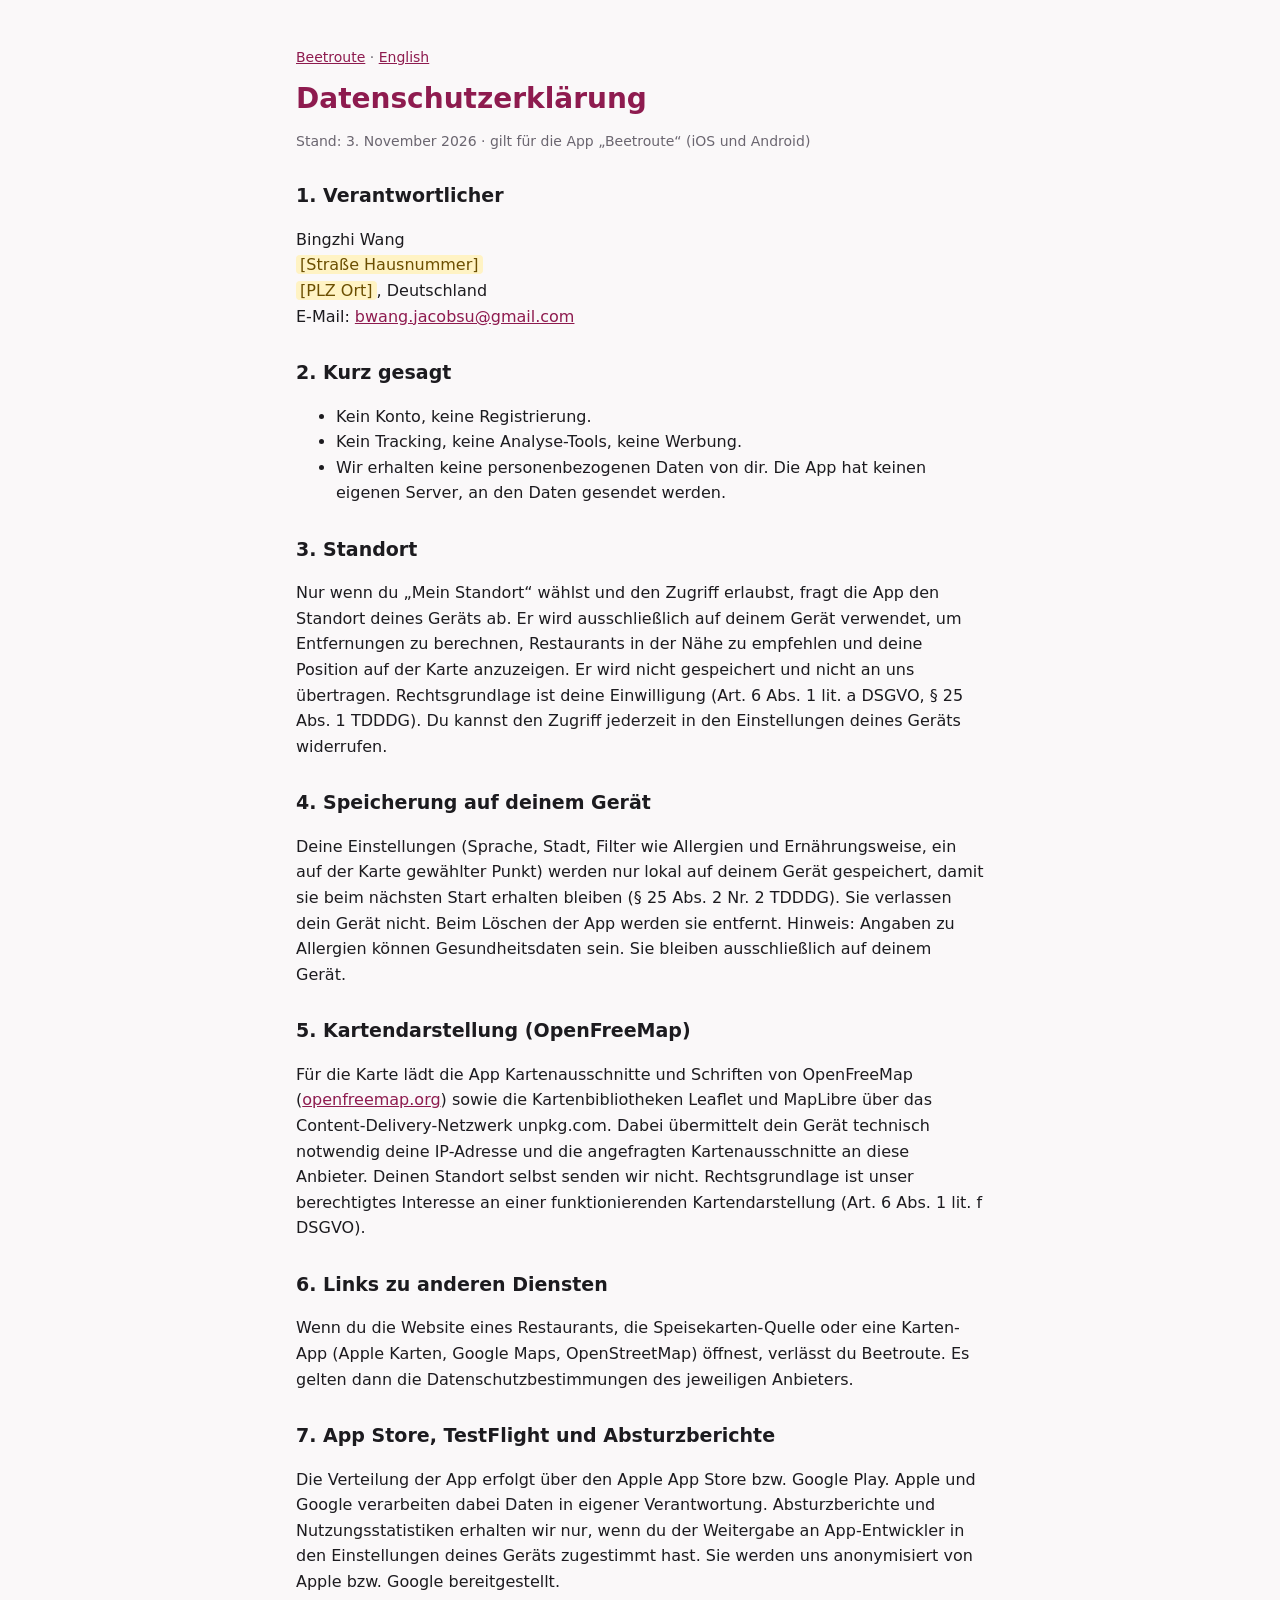
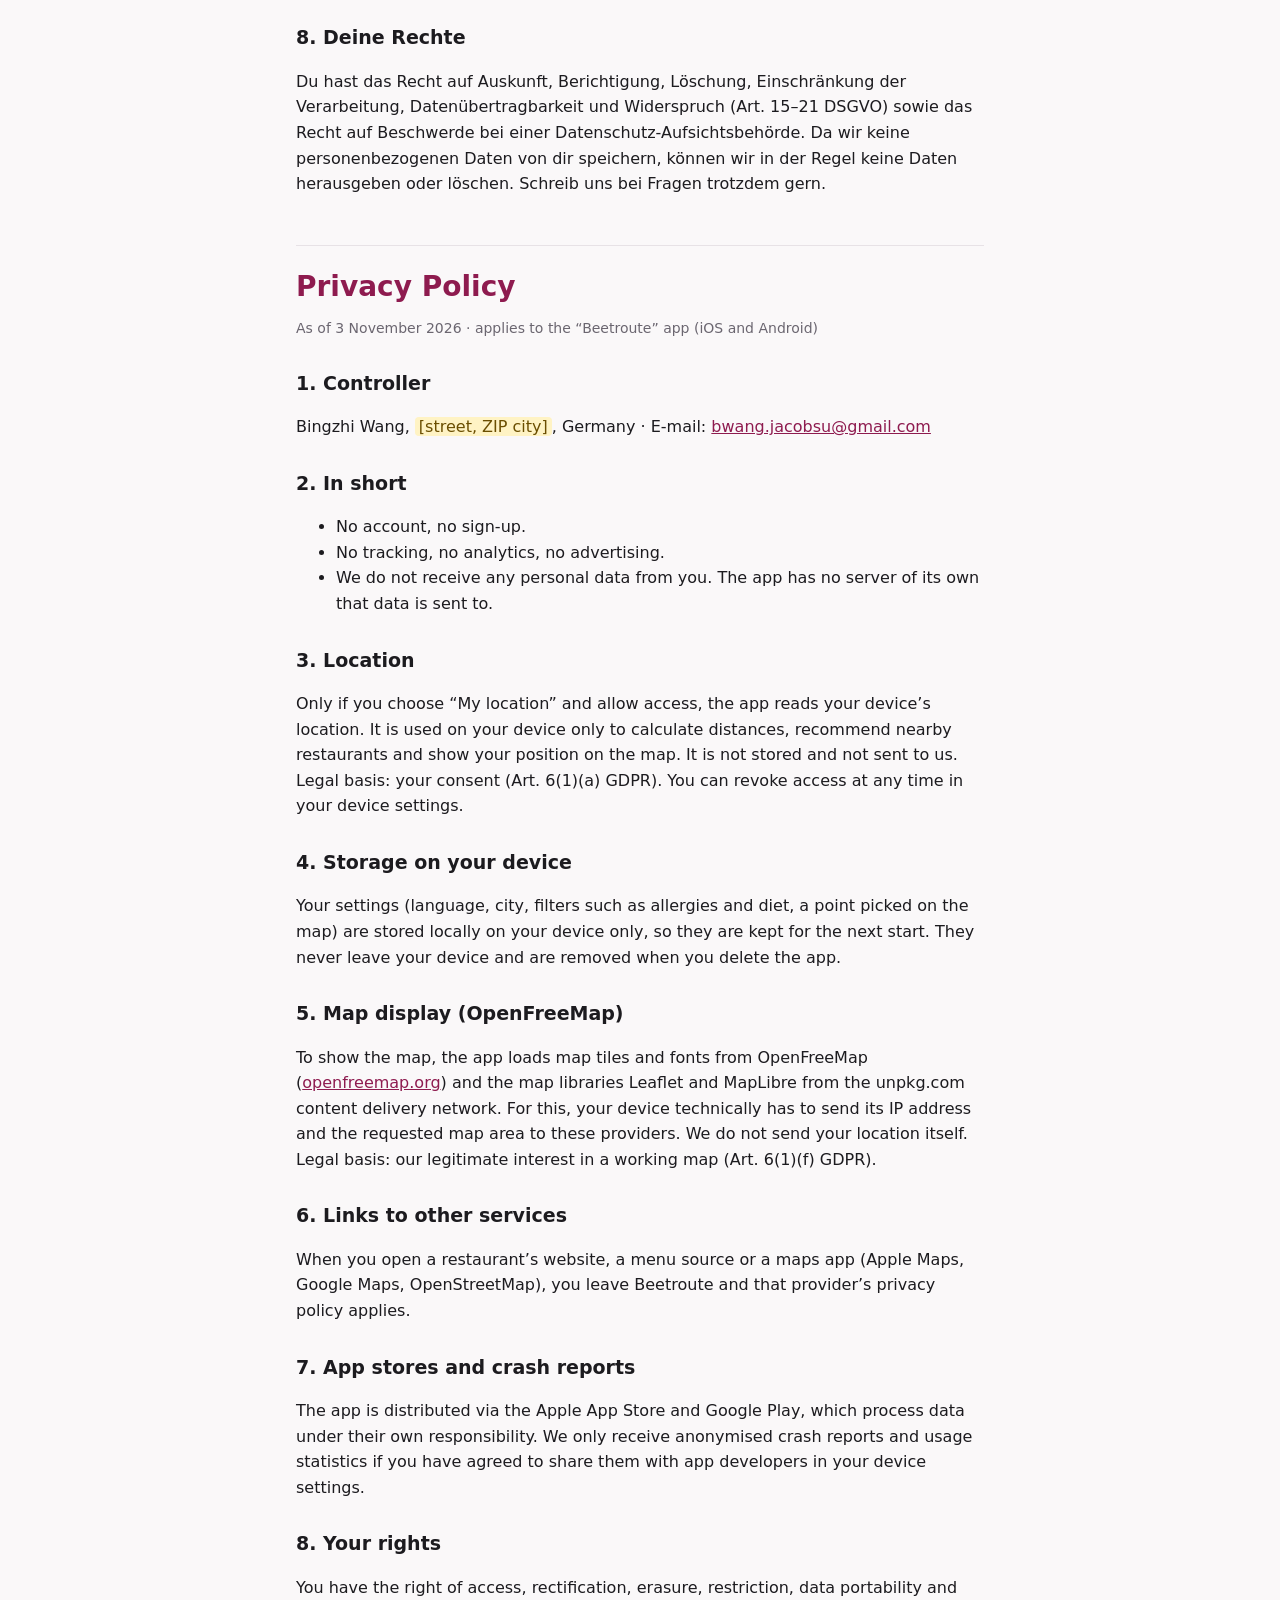
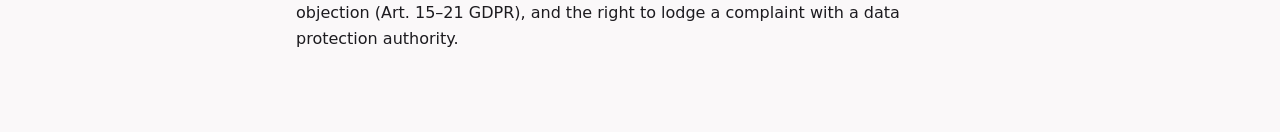
==== privacy.html @ 3f77c8d4 "Beetroute support, privacy policy and imprint pages Co-Authored-By: Claude Opus 5.5 <noreply@anthrop" ====
<!doctype html>
<html lang="de">
<head>
<meta charset="utf-8">
<meta name="viewport" content="width=device-width, initial-scale=1">
<title>Beetroute – Datenschutzerklärung / Privacy Policy</title>
<link rel="stylesheet" href="style.css">
</head>
<body>
<main>
<p class="nav"><a href="index.html">Beetroute</a> · <a href="#en">English</a></p>

<h1>Datenschutzerklärung</h1>
<p class="meta">Stand: 3. November 2026 · gilt für die App „Beetroute“ (iOS und Android)</p>

<h2>1. Verantwortlicher</h2>
<p>Bingzhi Wang<br>
<span class="todo">[Straße Hausnummer]</span><br>
<span class="todo">[PLZ Ort]</span>, Deutschland<br>
E-Mail: <a href="mailto:bwang.jacobsu@gmail.com">bwang.jacobsu@gmail.com</a></p>

<h2>2. Kurz gesagt</h2>
<ul>
<li>Kein Konto, keine Registrierung.</li>
<li>Kein Tracking, keine Analyse-Tools, keine Werbung.</li>
<li>Wir erhalten keine personenbezogenen Daten von dir. Die App hat keinen eigenen Server, an den Daten gesendet werden.</li>
</ul>

<h2>3. Standort</h2>
<p>Nur wenn du „Mein Standort“ wählst und den Zugriff erlaubst, fragt die App den Standort deines Geräts ab. Er wird ausschließlich auf deinem Gerät verwendet, um Entfernungen zu berechnen, Restaurants in der Nähe zu empfehlen und deine Position auf der Karte anzuzeigen. Er wird nicht gespeichert und nicht an uns übertragen. Rechtsgrundlage ist deine Einwilligung (Art. 6 Abs. 1 lit. a DSGVO, § 25 Abs. 1 TDDDG). Du kannst den Zugriff jederzeit in den Einstellungen deines Geräts widerrufen.</p>

<h2>4. Speicherung auf deinem Gerät</h2>
<p>Deine Einstellungen (Sprache, Stadt, Filter wie Allergien und Ernährungsweise, ein auf der Karte gewählter Punkt) werden nur lokal auf deinem Gerät gespeichert, damit sie beim nächsten Start erhalten bleiben (§ 25 Abs. 2 Nr. 2 TDDDG). Sie verlassen dein Gerät nicht. Beim Löschen der App werden sie entfernt. Hinweis: Angaben zu Allergien können Gesundheitsdaten sein. Sie bleiben ausschließlich auf deinem Gerät.</p>

<h2>5. Kartendarstellung (OpenFreeMap)</h2>
<p>Für die Karte lädt die App Kartenausschnitte und Schriften von OpenFreeMap (<a href="https://openfreemap.org">openfreemap.org</a>) sowie die Kartenbibliotheken Leaflet und MapLibre über das Content-Delivery-Netzwerk unpkg.com. Dabei übermittelt dein Gerät technisch notwendig deine IP-Adresse und die angefragten Kartenausschnitte an diese Anbieter. Deinen Standort selbst senden wir nicht. Rechtsgrundlage ist unser berechtigtes Interesse an einer funktionierenden Kartendarstellung (Art. 6 Abs. 1 lit. f DSGVO).</p>

<h2>6. Links zu anderen Diensten</h2>
<p>Wenn du die Website eines Restaurants, die Speisekarten-Quelle oder eine Karten-App (Apple Karten, Google Maps, OpenStreetMap) öffnest, verlässt du Beetroute. Es gelten dann die Datenschutzbestimmungen des jeweiligen Anbieters.</p>

<h2>7. App Store, TestFlight und Absturzberichte</h2>
<p>Die Verteilung der App erfolgt über den Apple App Store bzw. Google Play. Apple und Google verarbeiten dabei Daten in eigener Verantwortung. Absturzberichte und Nutzungsstatistiken erhalten wir nur, wenn du der Weitergabe an App-Entwickler in den Einstellungen deines Geräts zugestimmt hast. Sie werden uns anonymisiert von Apple bzw. Google bereitgestellt.</p>

<h2>8. Deine Rechte</h2>
<p>Du hast das Recht auf Auskunft, Berichtigung, Löschung, Einschränkung der Verarbeitung, Datenübertragbarkeit und Widerspruch (Art. 15–21 DSGVO) sowie das Recht auf Beschwerde bei einer Datenschutz-Aufsichtsbehörde. Da wir keine personenbezogenen Daten von dir speichern, können wir in der Regel keine Daten herausgeben oder löschen. Schreib uns bei Fragen trotzdem gern.</p>

<hr>

<h1 id="en">Privacy Policy</h1>
<p class="meta">As of 3 November 2026 · applies to the “Beetroute” app (iOS and Android)</p>

<h2>1. Controller</h2>
<p>Bingzhi Wang, <span class="todo">[street, ZIP city]</span>, Germany · E-mail: <a href="mailto:bwang.jacobsu@gmail.com">bwang.jacobsu@gmail.com</a></p>

<h2>2. In short</h2>
<ul>
<li>No account, no sign-up.</li>
<li>No tracking, no analytics, no advertising.</li>
<li>We do not receive any personal data from you. The app has no server of its own that data is sent to.</li>
</ul>

<h2>3. Location</h2>
<p>Only if you choose “My location” and allow access, the app reads your device’s location. It is used on your device only to calculate distances, recommend nearby restaurants and show your position on the map. It is not stored and not sent to us. Legal basis: your consent (Art. 6(1)(a) GDPR). You can revoke access at any time in your device settings.</p>

<h2>4. Storage on your device</h2>
<p>Your settings (language, city, filters such as allergies and diet, a point picked on the map) are stored locally on your device only, so they are kept for the next start. They never leave your device and are removed when you delete the app.</p>

<h2>5. Map display (OpenFreeMap)</h2>
<p>To show the map, the app loads map tiles and fonts from OpenFreeMap (<a href="https://openfreemap.org">openfreemap.org</a>) and the map libraries Leaflet and MapLibre from the unpkg.com content delivery network. For this, your device technically has to send its IP address and the requested map area to these providers. We do not send your location itself. Legal basis: our legitimate interest in a working map (Art. 6(1)(f) GDPR).</p>

<h2>6. Links to other services</h2>
<p>When you open a restaurant’s website, a menu source or a maps app (Apple Maps, Google Maps, OpenStreetMap), you leave Beetroute and that provider’s privacy policy applies.</p>

<h2>7. App stores and crash reports</h2>
<p>The app is distributed via the Apple App Store and Google Play, which process data under their own responsibility. We only receive anonymised crash reports and usage statistics if you have agreed to share them with app developers in your device settings.</p>

<h2>8. Your rights</h2>
<p>You have the right of access, rectification, erasure, restriction, data portability and objection (Art. 15–21 GDPR), and the right to lodge a complaint with a data protection authority.</p>
</main>
</body>
</html>
---- style.css ----
:root { --brand: #8e1b4f; --text: #1c1b1f; --muted: #6b6670; --bg: #faf8f9; --line: #e7e2e6; }
@media (prefers-color-scheme: dark) {
  :root { --brand: #e07aa8; --text: #f1edf0; --muted: #b3acb3; --bg: #18151a; --line: #3a343c; }
}
* { box-sizing: border-box; }
body { margin: 0; background: var(--bg); color: var(--text); font: 16px/1.6 -apple-system, system-ui, "Segoe UI", Roboto, sans-serif; }
main { max-width: 720px; margin: 0 auto; padding: 32px 16px 64px; }
h1 { color: var(--brand); font-size: 28px; line-height: 1.2; margin: 8px 0 4px; }
h2 { font-size: 19px; margin: 28px 0 6px; }
h3 { font-size: 16px; margin: 18px 0 4px; }
a { color: var(--brand); }
.lead { font-size: 18px; }
.meta, .nav, .foot { color: var(--muted); font-size: 14px; }
.foot { margin-top: 40px; border-top: 1px solid var(--line); padding-top: 16px; }
.logo img { border-radius: 16px; }
hr { border: 0; border-top: 1px solid var(--line); margin: 48px 0 24px; }
.todo { background: #fff3c4; color: #6b4e00; padding: 0 4px; border-radius: 4px; }
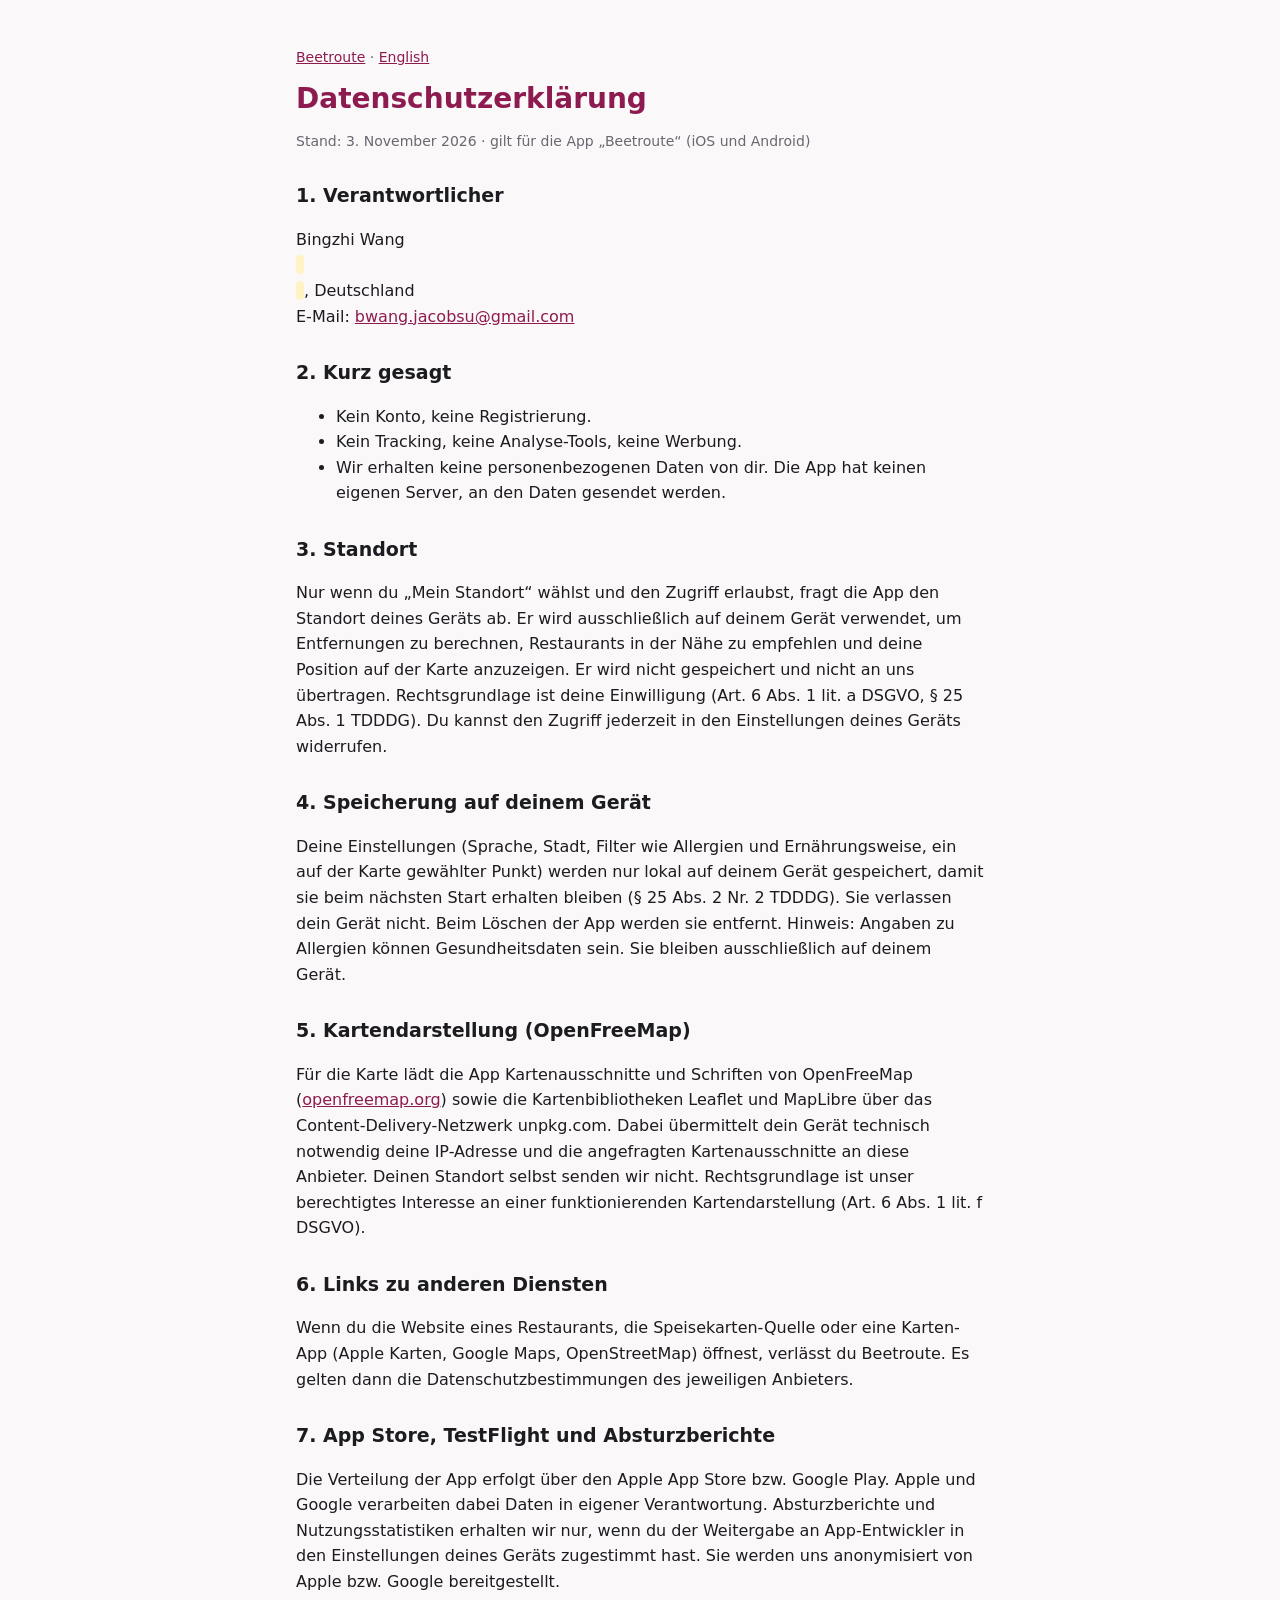
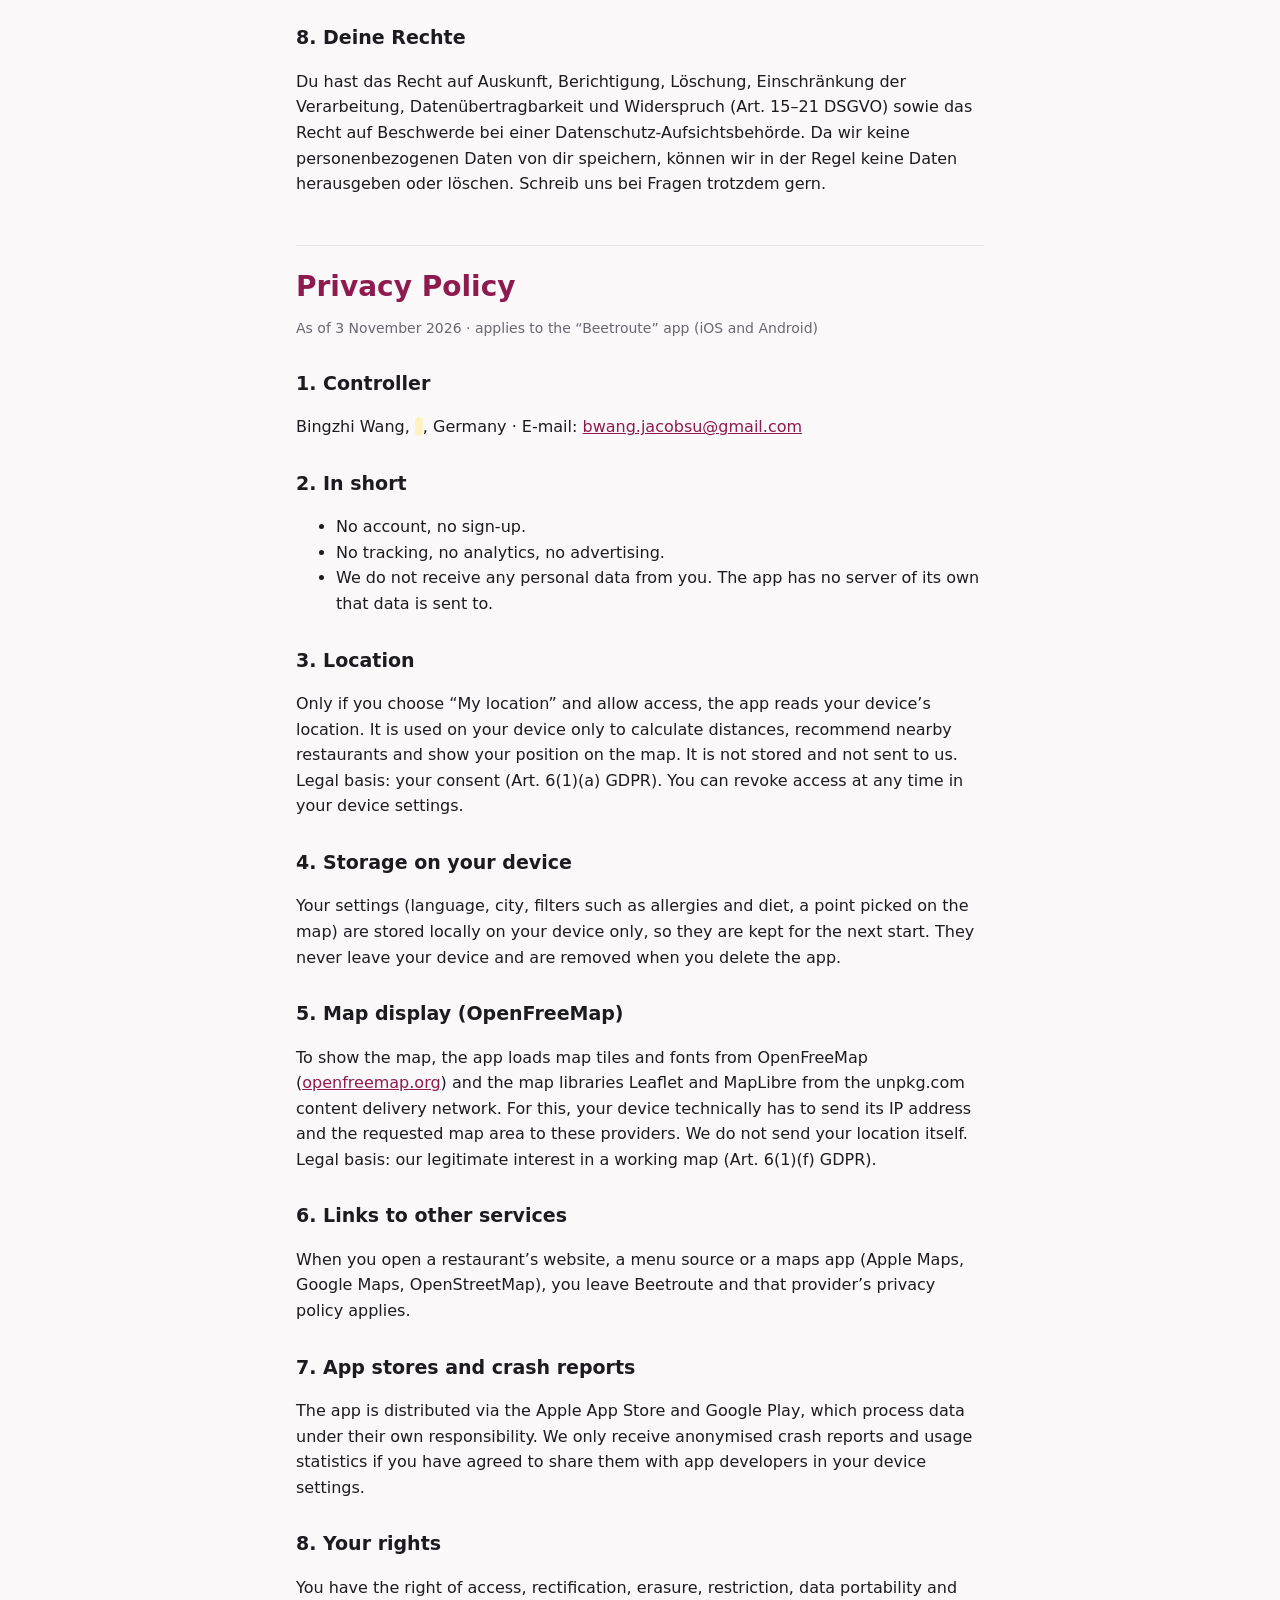
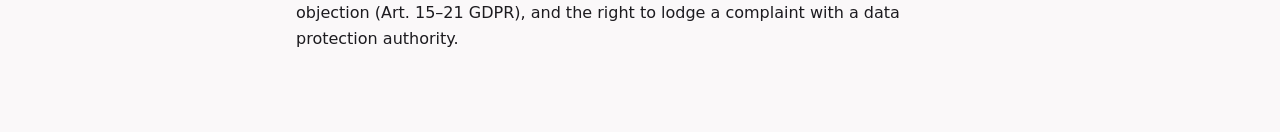
==== commit fa67795b: "Update privacy.html" ====
--- a/privacy.html
+++ b/privacy.html
@@ -15,8 +15,8 @@
 
 <h2>1. Verantwortlicher</h2>
 <p>Bingzhi Wang<br>
-<span class="todo">[Straße Hausnummer]</span><br>
-<span class="todo">[PLZ Ort]</span>, Deutschland<br>
+<span class="todo"></span><br>
+<span class="todo"></span>, Deutschland<br>
 E-Mail: <a href="mailto:bwang.jacobsu@gmail.com">bwang.jacobsu@gmail.com</a></p>
 
 <h2>2. Kurz gesagt</h2>
@@ -50,7 +50,7 @@
 <p class="meta">As of 3 November 2026 · applies to the “Beetroute” app (iOS and Android)</p>
 
 <h2>1. Controller</h2>
-<p>Bingzhi Wang, <span class="todo">[street, ZIP city]</span>, Germany · E-mail: <a href="mailto:bwang.jacobsu@gmail.com">bwang.jacobsu@gmail.com</a></p>
+<p>Bingzhi Wang, <span class="todo"></span>, Germany · E-mail: <a href="mailto:bwang.jacobsu@gmail.com">bwang.jacobsu@gmail.com</a></p>
 
 <h2>2. In short</h2>
 <ul>
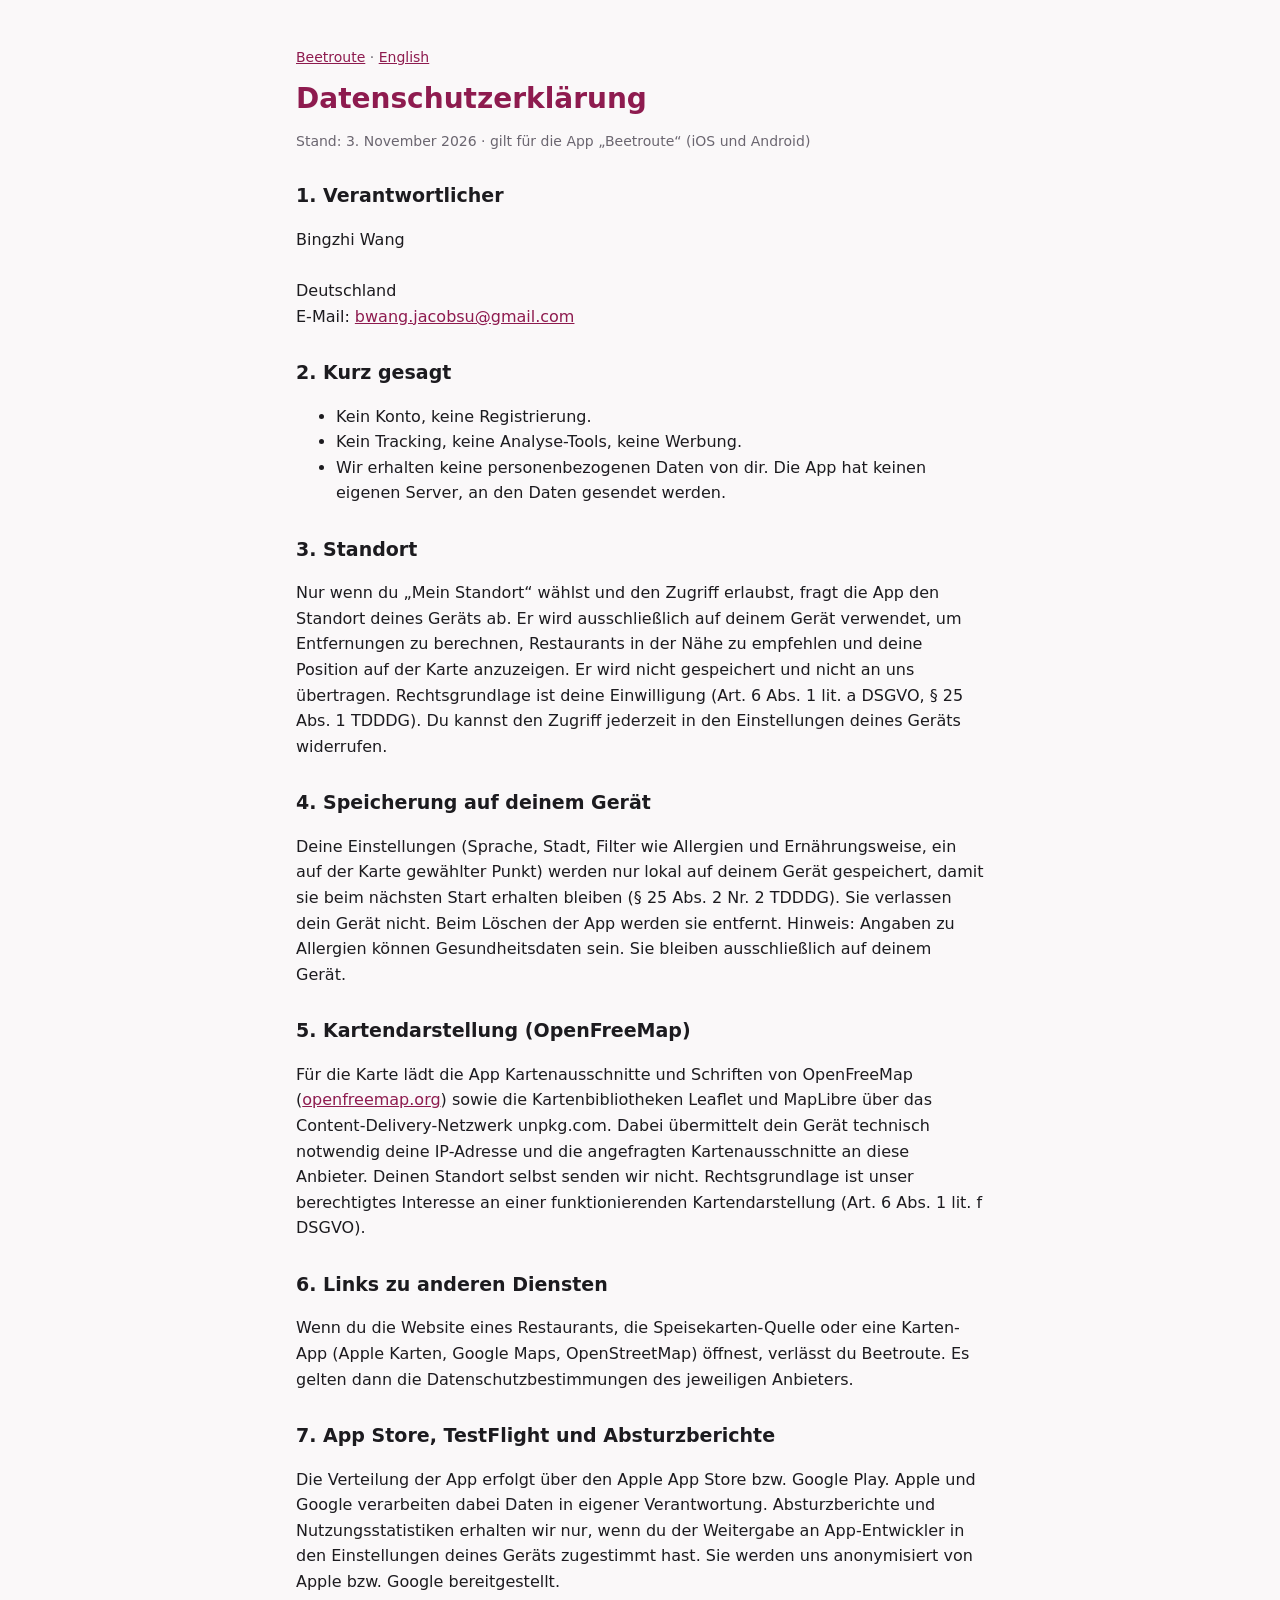
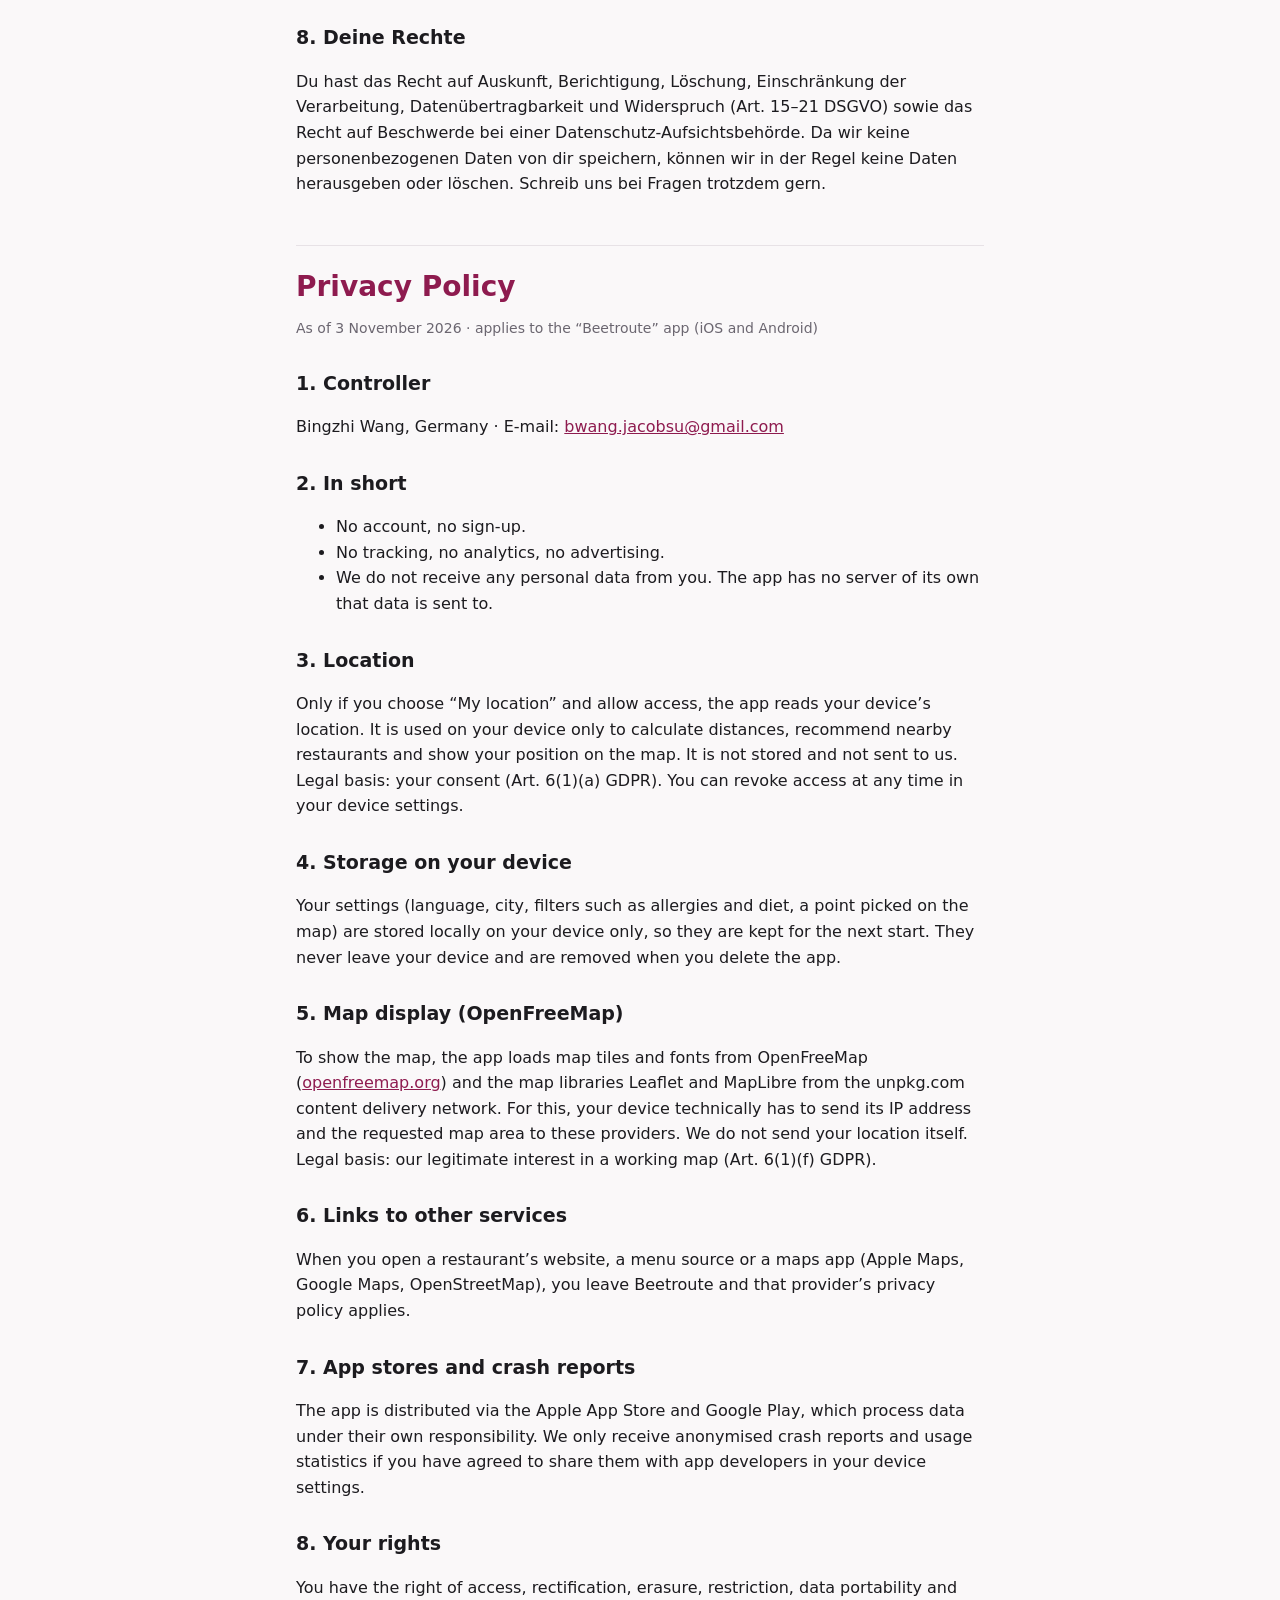
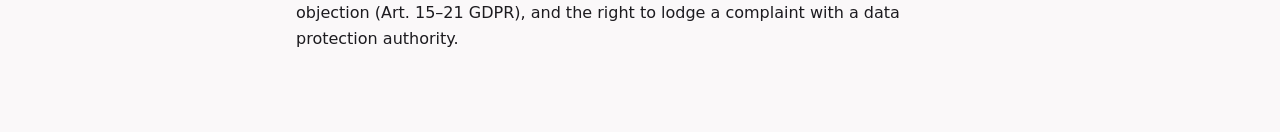
==== commit 509299d0: "Update privacy.html" ====
--- a/privacy.html
+++ b/privacy.html
@@ -15,8 +15,7 @@
 
 <h2>1. Verantwortlicher</h2>
 <p>Bingzhi Wang<br>
-<span class="todo"></span><br>
-<span class="todo"></span>, Deutschland<br>
+<br>Deutschland<br>
 E-Mail: <a href="mailto:bwang.jacobsu@gmail.com">bwang.jacobsu@gmail.com</a></p>
 
 <h2>2. Kurz gesagt</h2>
@@ -50,7 +49,7 @@
 <p class="meta">As of 3 November 2026 · applies to the “Beetroute” app (iOS and Android)</p>
 
 <h2>1. Controller</h2>
-<p>Bingzhi Wang, <span class="todo"></span>, Germany · E-mail: <a href="mailto:bwang.jacobsu@gmail.com">bwang.jacobsu@gmail.com</a></p>
+<p>Bingzhi Wang, Germany · E-mail: <a href="mailto:bwang.jacobsu@gmail.com">bwang.jacobsu@gmail.com</a></p>
 
 <h2>2. In short</h2>
 <ul>
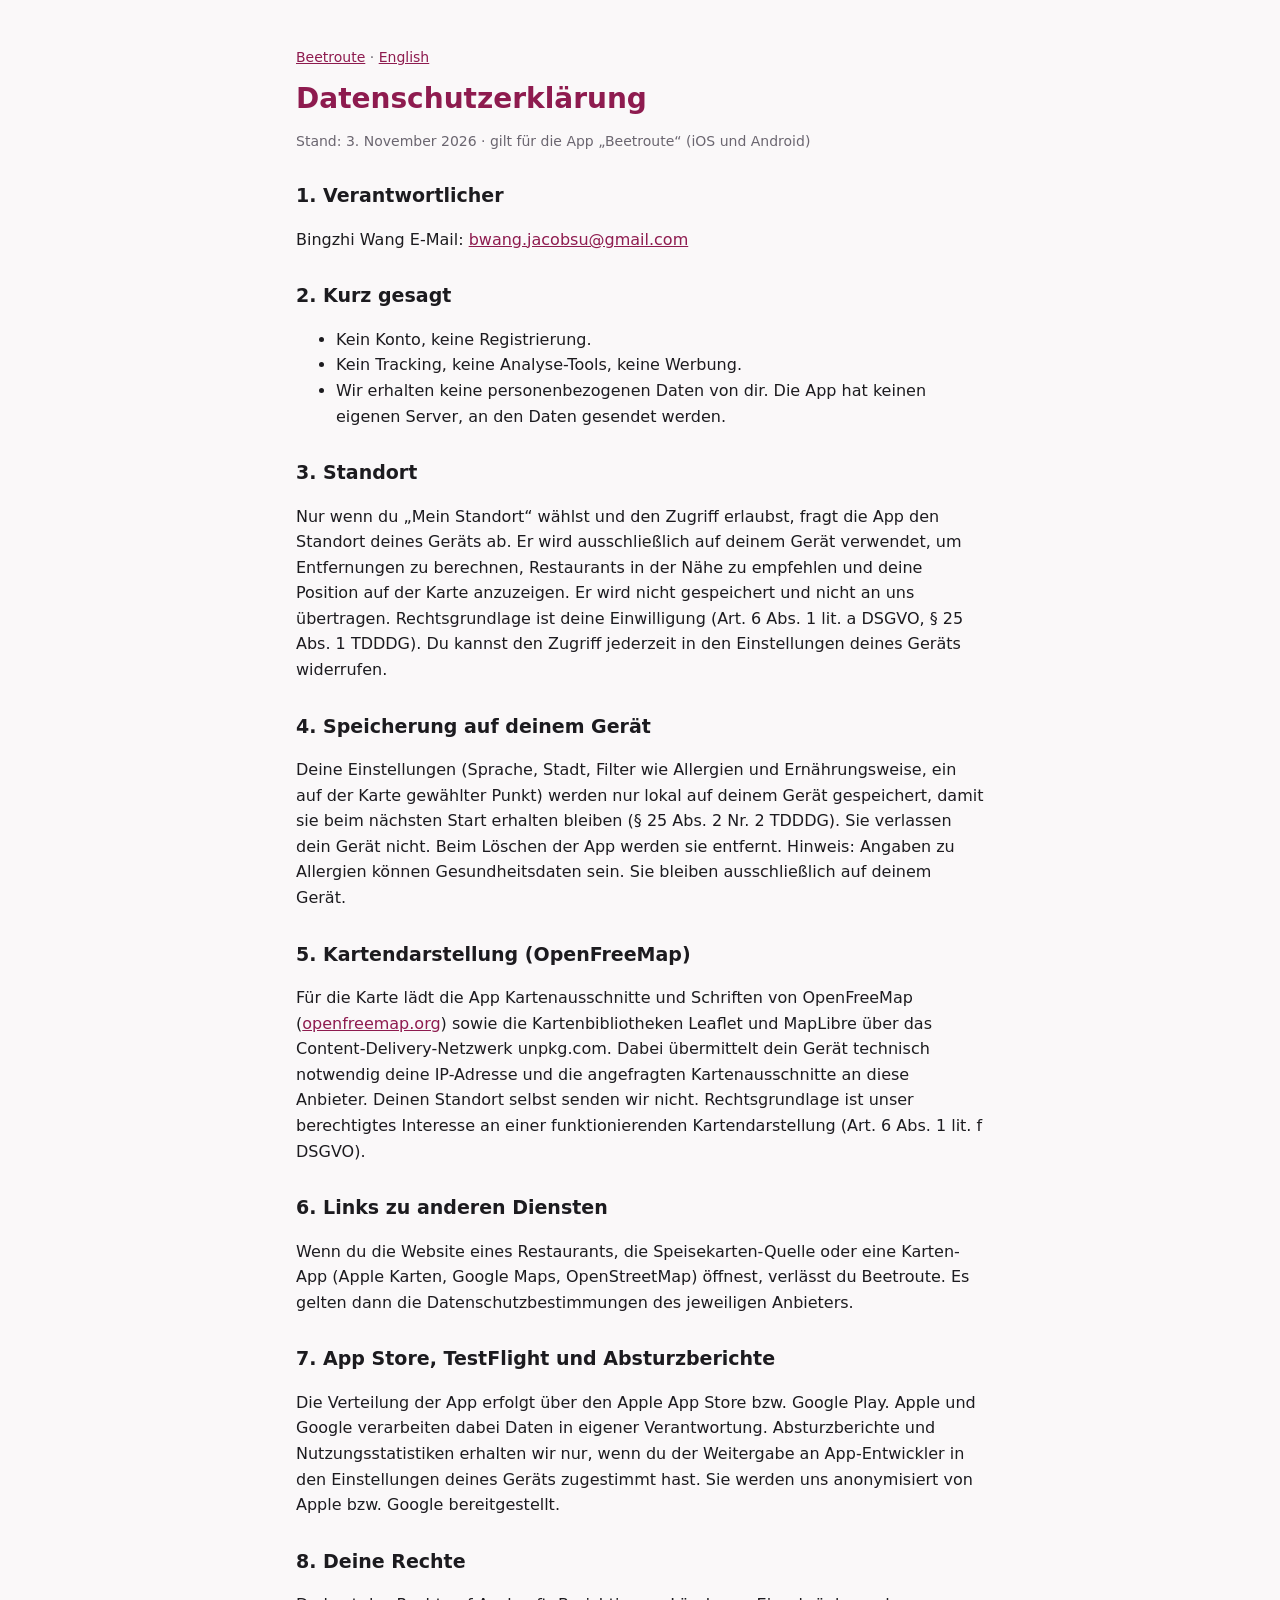
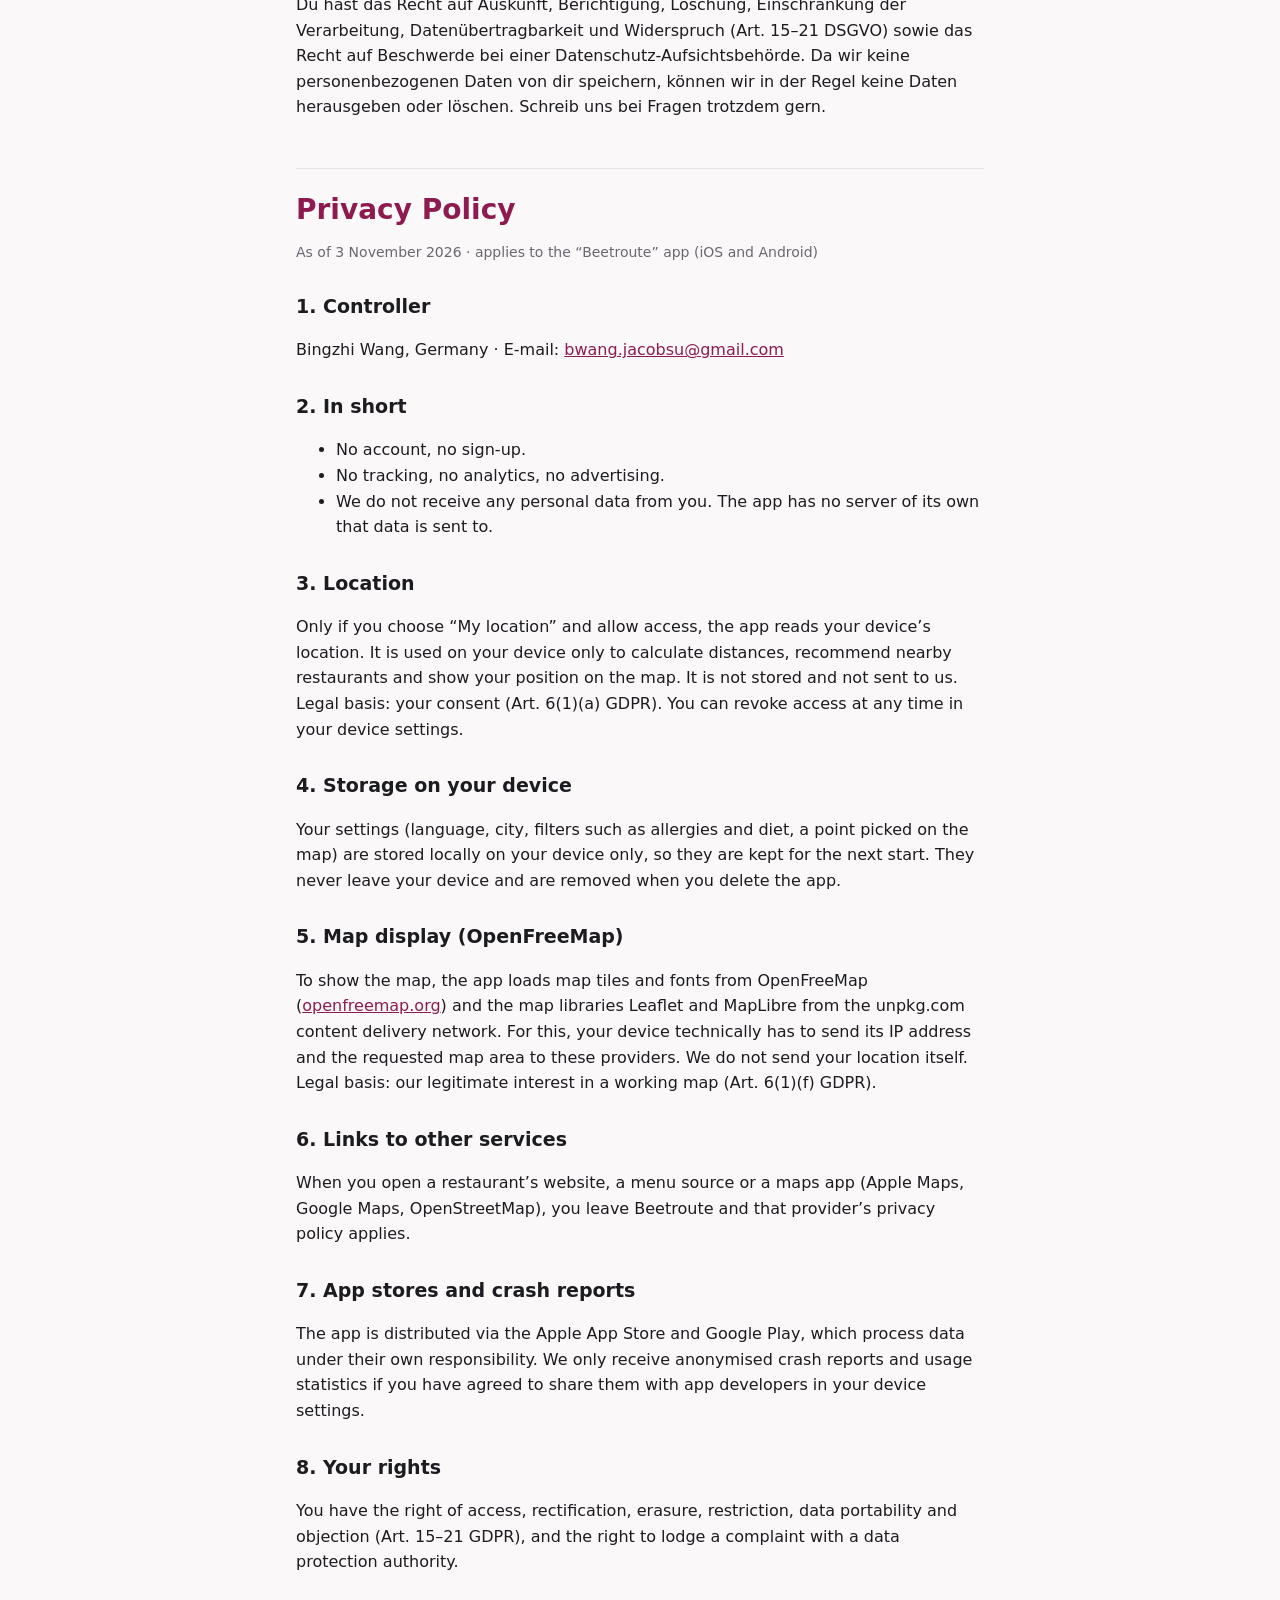
==== commit 01315cbc: "Update privacy.html" ====
--- a/privacy.html
+++ b/privacy.html
@@ -14,8 +14,7 @@
 <p class="meta">Stand: 3. November 2026 · gilt für die App „Beetroute“ (iOS und Android)</p>
 
 <h2>1. Verantwortlicher</h2>
-<p>Bingzhi Wang<br>
-<br>Deutschland<br>
+<p>Bingzhi Wang
 E-Mail: <a href="mailto:bwang.jacobsu@gmail.com">bwang.jacobsu@gmail.com</a></p>
 
 <h2>2. Kurz gesagt</h2>
